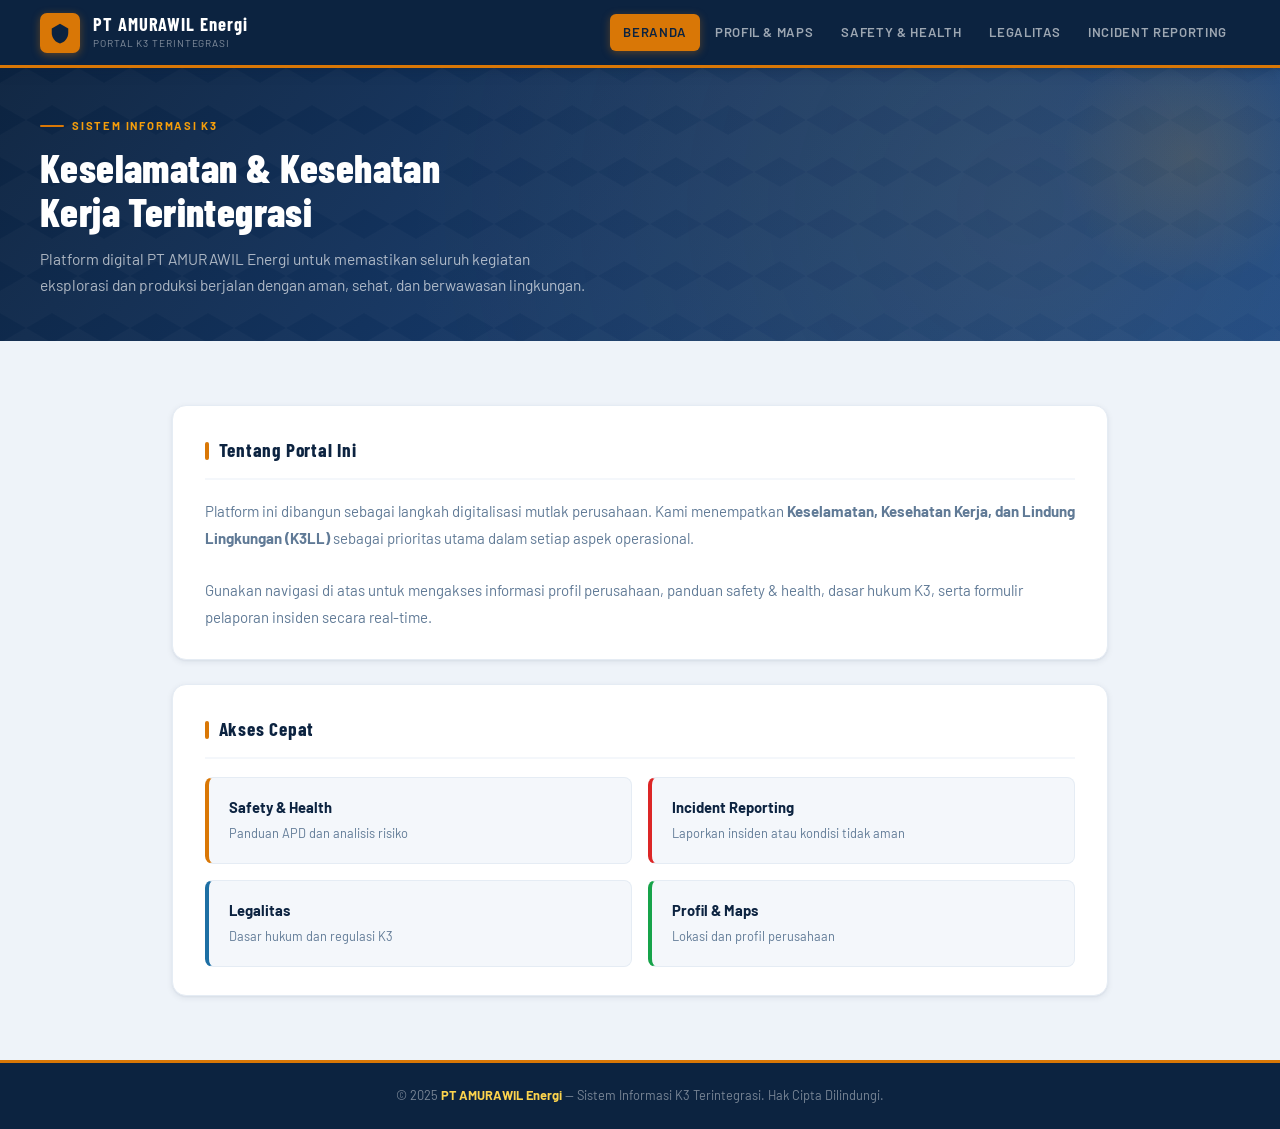
==== index.html @ 3df765ca "K3" ====
<!DOCTYPE html>
<html lang="id">
<head>
    <meta charset="UTF-8">
    <meta name="viewport" content="width=device-width, initial-scale=1.0">
    <title>Beranda — Portal K3 PT AMURAWIL Energi</title>
    <link href="https://fonts.googleapis.com/css2?family=Barlow:wght@400;500;600;700&family=Barlow+Condensed:wght@600;700;800&display=swap" rel="stylesheet">
    <link rel="stylesheet" href="style.css">
</head>
<body>

<header>
    <a class="logo-block" href="index.html">
        <div class="logo-icon">
            <svg viewBox="0 0 24 24" fill="none"><path d="M12 2L3 7v5c0 5.25 3.75 10.15 9 11.35C17.25 22.15 21 17.25 21 12V7L12 2z" fill="#0C2340"/><path d="M10 17l-4-4 1.4-1.4L10 14.2l6.6-6.6L18 9l-8 8z" fill="#0C2340"/></svg>
        </div>
        <div class="logo-text">
            <div class="brand">PT AMURAWIL Energi</div>
            <div class="sub">Portal K3 Terintegrasi</div>
        </div>
    </a>
    <nav>
        <a href="index.html" class="active">Beranda</a>
        <a href="profil.html">Profil &amp; Maps</a>
        <a href="safety.html">Safety &amp; Health</a>
        <a href="legal.html">Legalitas</a>
        <a href="reporting.html">Incident Reporting</a>
    </nav>
</header>

<div class="page-hero">
    <div class="hero-label">Sistem Informasi K3</div>
    <h2>Keselamatan &amp; Kesehatan<br>Kerja Terintegrasi</h2>
    <p>Platform digital PT AMURAWIL Energi untuk memastikan seluruh kegiatan eksplorasi dan produksi berjalan dengan aman, sehat, dan berwawasan lingkungan.</p>
</div>

<div class="content">
    <div class="stat-grid">
    </div>

    <div class="card">
        <h3>Tentang Portal Ini</h3>
        <p style="line-height:1.8; color:var(--text-muted);">Platform ini dibangun sebagai langkah digitalisasi mutlak perusahaan. Kami menempatkan <strong>Keselamatan, Kesehatan Kerja, dan Lindung Lingkungan (K3LL)</strong> sebagai prioritas utama dalam setiap aspek operasional.</p>
        <br>
        <p style="line-height:1.8; color:var(--text-muted);">Gunakan navigasi di atas untuk mengakses informasi profil perusahaan, panduan safety &amp; health, dasar hukum K3, serta formulir pelaporan insiden secara real-time.</p>
    </div>

    <div class="card">
        <h3>Akses Cepat</h3>
        <div class="quick-grid">
            <a href="safety.html" class="quick-link">
                <div class="ql-title">Safety &amp; Health</div>
                <div class="ql-desc">Panduan APD dan analisis risiko</div>
            </a>
            <a href="reporting.html" class="quick-link red">
                <div class="ql-title">Incident Reporting</div>
                <div class="ql-desc">Laporkan insiden atau kondisi tidak aman</div>
            </a>
            <a href="legal.html" class="quick-link blue">
                <div class="ql-title">Legalitas</div>
                <div class="ql-desc">Dasar hukum dan regulasi K3</div>
            </a>
            <a href="profil.html" class="quick-link green">
                <div class="ql-title">Profil &amp; Maps</div>
                <div class="ql-desc">Lokasi dan profil perusahaan</div>
            </a>
        </div>
    </div>
</div>

<footer>
    <p>&copy; 2025 <strong>PT AMURAWIL Energi</strong> — Sistem Informasi K3 Terintegrasi. Hak Cipta Dilindungi.</p>
</footer>

</body>
</html>
---- style.css ----
/* ─────────────────────────────────────────
   PT AMURAWIL Energi — Portal K3
   Style Sheet v2.0 (Light / Professional)
───────────────────────────────────────── */

@import url('https://fonts.googleapis.com/css2?family=Barlow:wght@400;500;600;700&family=Barlow+Condensed:wght@600;700;800&display=swap');

*, *::before, *::after { box-sizing: border-box; margin: 0; padding: 0; }

:root {
  --navy:        #0C2340;
  --navy-mid:    #163A6B;
  --navy-light:  #1D5096;
  --blue:        #1D6FA4;
  --gold:        #D97706;
  --gold-light:  #F59E0B;
  --gold-pale:   #FEF3C7;
  --bg:          #EEF3F9;
  --surface:     #F4F7FB;
  --white:       #FFFFFF;
  --border:      #D0DCE8;
  --border-soft: #E5ECF4;
  --text:        #0E1E33;
  --text-mid:    #2E4A6A;
  --text-muted:  #607A96;
  --text-light:  #90A8BF;
  --red:         #DC2626;
  --green:       #16A34A;
  --green-bg:    #DCFCE7;
  --green-border:#86EFAC;
  --shadow-xs:   0 1px 2px rgba(12,35,64,.06);
  --shadow-sm:   0 2px 6px rgba(12,35,64,.08), 0 1px 2px rgba(12,35,64,.04);
  --shadow-md:   0 4px 14px rgba(12,35,64,.10), 0 2px 4px rgba(12,35,64,.06);
  --shadow-lg:   0 8px 28px rgba(12,35,64,.13), 0 3px 8px rgba(12,35,64,.07);
  --radius:      8px;
  --radius-lg:   14px;
}

html { scroll-behavior: smooth; }
body {
  font-family: 'Barlow', sans-serif;
  background: var(--bg);
  color: var(--text);
  min-height: 100vh;
  font-size: 15px;
  line-height: 1.7;
}

/* ── HEADER ── */
header {
  background: var(--navy);
  padding: 0 2.5rem;
  display: flex;
  align-items: center;
  justify-content: space-between;
  height: 68px;
  position: sticky;
  top: 0;
  z-index: 200;
  box-shadow: 0 2px 12px rgba(12,35,64,.35);
  border-bottom: 3px solid var(--gold);
}
.logo-block {
  display: flex;
  align-items: center;
  gap: 13px;
  text-decoration: none;
  flex-shrink: 0;
}
.logo-icon {
  width: 40px; height: 40px;
  background: var(--gold);
  border-radius: 7px;
  display: flex; align-items: center; justify-content: center;
  flex-shrink: 0;
  box-shadow: 0 2px 8px rgba(217,119,6,.4);
}
.logo-icon svg { width: 22px; height: 22px; }
.logo-text .brand {
  font-family: 'Barlow Condensed', sans-serif;
  font-size: 1.15rem; font-weight: 700;
  color: #fff; letter-spacing: 0.05em; line-height: 1.2;
}
.logo-text .sub {
  font-size: 0.63rem; color: rgba(255,255,255,.5);
  letter-spacing: 0.09em; text-transform: uppercase;
}

/* ── NAV ── */
nav { display: flex; gap: 2px; }
nav a {
  display: inline-block;
  color: rgba(255,255,255,.6);
  text-decoration: none;
  font-family: 'Barlow', sans-serif;
  font-size: 0.82rem; font-weight: 600;
  letter-spacing: 0.05em; text-transform: uppercase;
  padding: 7px 13px; border-radius: 6px;
  transition: color .18s, background .18s;
  white-space: nowrap;
}
nav a:hover { color: #fff; background: rgba(255,255,255,.1); }
nav a.active {
  color: var(--navy);
  background: var(--gold);
  box-shadow: 0 2px 8px rgba(217,119,6,.35);
}

/* ── PAGE HERO ── */
.page-hero {
  background: linear-gradient(130deg, var(--navy) 0%, var(--navy-mid) 55%, #1A4A8A 100%);
  padding: 3rem 2.5rem 2.75rem;
  position: relative; overflow: hidden;
}
.page-hero::before {
  content: '';
  position: absolute; inset: 0;
  background-image:
    radial-gradient(circle at 80% 50%, rgba(245,158,11,.09) 0%, transparent 60%),
    url("data:image/svg+xml,%3Csvg width='52' height='52' viewBox='0 0 52 52' xmlns='http://www.w3.org/2000/svg'%3E%3Cg fill='none'%3E%3Cg fill='%23ffffff' fill-opacity='0.025'%3E%3Cpath d='M26 0l26 15v22L26 52 0 37V15L26 0z'/%3E%3C/g%3E%3C/g%3E%3C/svg%3E");
  pointer-events: none;
}
.page-hero::after {
  content: '';
  position: absolute; right: -40px; top: -40px;
  width: 260px; height: 260px;
  border-radius: 50%;
  background: radial-gradient(circle, rgba(245,158,11,.13) 0%, transparent 70%);
  pointer-events: none;
}
.hero-label {
  font-size: 0.7rem; font-weight: 700;
  letter-spacing: 0.16em; text-transform: uppercase;
  color: var(--gold-light); margin-bottom: 0.65rem;
  position: relative;
  display: flex; align-items: center; gap: 8px;
}
.hero-label::before {
  content: '';
  display: inline-block; width: 24px; height: 2px;
  background: var(--gold); border-radius: 2px;
}
.page-hero h2 {
  font-family: 'Barlow Condensed', sans-serif;
  font-size: 2.5rem; font-weight: 800;
  color: #fff; line-height: 1.1;
  margin-bottom: 0.8rem; position: relative;
  letter-spacing: 0.01em;
}
.page-hero p {
  color: rgba(255,255,255,.65);
  font-size: 0.97rem; max-width: 560px;
  line-height: 1.65; position: relative;
}

/* ── CONTENT ── */
.content { max-width: 1000px; margin: 0 auto; padding: 2.5rem 2rem; }

/* ── CARD ── */
.card {
  background: var(--white);
  border: 1px solid var(--border-soft);
  border-radius: var(--radius-lg);
  padding: 1.75rem 2rem;
  margin-bottom: 1.5rem;
  box-shadow: var(--shadow-sm);
  transition: box-shadow .2s;
}
.card:hover { box-shadow: var(--shadow-md); }
.card h3 {
  font-family: 'Barlow Condensed', sans-serif;
  font-size: 1.2rem; font-weight: 700;
  color: var(--navy); letter-spacing: 0.04em;
  margin-bottom: 1.1rem; padding-bottom: 0.7rem;
  border-bottom: 2px solid var(--surface);
  display: flex; align-items: center; gap: 0.6rem;
}
.card h3::before {
  content: '';
  display: inline-block; width: 4px; height: 18px;
  background: var(--gold); border-radius: 3px; flex-shrink: 0;
}

/* ── STAT GRID ── */
.stat-grid {
  display: grid;
  grid-template-columns: repeat(3, 1fr);
  gap: 1rem; margin-bottom: 1.5rem;
}
.stat-card {
  background: var(--white);
  border: 1px solid var(--border-soft);
  border-top: 3px solid var(--gold);
  border-radius: var(--radius-lg);
  padding: 1.5rem 1.25rem 1.25rem;
  text-align: center; box-shadow: var(--shadow-sm);
  transition: transform .2s, box-shadow .2s;
}
.stat-card:hover { transform: translateY(-3px); box-shadow: var(--shadow-md); }
.stat-card .num {
  font-family: 'Barlow Condensed', sans-serif;
  font-size: 2.4rem; font-weight: 800;
  color: var(--navy); line-height: 1;
}
.stat-card .lbl {
  font-size: 0.73rem; font-weight: 600;
  color: var(--text-muted); letter-spacing: 0.07em;
  text-transform: uppercase; margin-top: 6px;
}
.stat-card .accent-bar {
  width: 32px; height: 3px;
  background: var(--gold); border-radius: 2px;
  margin: 8px auto 0;
}

/* ── ZERO BADGE ── */
.zero-badge {
  display: inline-flex; align-items: center; gap: 8px;
  background: var(--green-bg); color: #166534;
  border: 1px solid var(--green-border);
  border-radius: 40px; padding: 8px 20px;
  font-weight: 700; font-size: 0.88rem;
  margin-top: 1.1rem; letter-spacing: 0.02em;
}
.zero-badge::before {
  content: '';
  width: 9px; height: 9px;
  background: var(--green); border-radius: 50%;
  box-shadow: 0 0 0 3px rgba(22,163,74,.2);
  animation: pulse 2s infinite;
}
@keyframes pulse {
  0%,100% { box-shadow: 0 0 0 3px rgba(22,163,74,.2); }
  50%      { box-shadow: 0 0 0 6px rgba(22,163,74,.08); }
}

/* ── QUICK ACCESS ── */
.quick-grid { display: grid; grid-template-columns: repeat(2,1fr); gap: 1rem; }
.quick-link {
  display: block; padding: 1.1rem 1.25rem;
  background: var(--surface);
  border: 1px solid var(--border-soft); border-radius: var(--radius);
  text-decoration: none; border-left: 4px solid var(--gold);
  transition: background .18s, box-shadow .18s, transform .18s;
}
.quick-link:hover { background: var(--white); box-shadow: var(--shadow-md); transform: translateX(3px); }
.quick-link.red   { border-left-color: var(--red); }
.quick-link.blue  { border-left-color: var(--blue); }
.quick-link.green { border-left-color: var(--green); }
.quick-link .ql-title { font-weight: 700; color: var(--navy); font-size: 0.92rem; margin-bottom: 3px; }
.quick-link .ql-desc  { font-size: 0.8rem; color: var(--text-muted); }

/* ── INFO GRID ── */
.info-grid { display: grid; grid-template-columns: 1fr 1fr; gap: 0.75rem; margin-bottom: 1.25rem; }
.info-item {
  padding: 0.9rem 1.1rem;
  background: var(--surface);
  border: 1px solid var(--border-soft); border-radius: var(--radius);
}
.info-item .key {
  font-size: 0.7rem; font-weight: 700;
  text-transform: uppercase; letter-spacing: 0.09em;
  color: var(--text-muted); margin-bottom: 4px;
}
.info-item .val { font-weight: 700; color: var(--navy); font-size: 0.95rem; }

/* ── MAP PLACEHOLDER ── */
.map-placeholder {
  width: 100%; height: 340px;
  background: linear-gradient(135deg, #D6E8F5 0%, #C2D9EE 100%);
  border-radius: var(--radius);
  display: flex; align-items: center; justify-content: center;
  flex-direction: column; gap: 12px;
  color: var(--blue); font-weight: 600; font-size: 0.9rem;
  border: 2px dashed rgba(29,111,164,.3);
}

/* ── VIDEO PLACEHOLDER ── */
.vid-placeholder {
  width: 100%; height: 260px;
  background: linear-gradient(135deg, var(--navy) 0%, var(--navy-mid) 100%);
  border-radius: var(--radius-lg);
  display: flex; align-items: center; justify-content: center;
  flex-direction: column; gap: 12px;
  color: rgba(255,255,255,.55); font-size: 0.88rem;
  margin-bottom: 1.5rem; box-shadow: var(--shadow-md);
  position: relative; overflow: hidden;
}
.vid-placeholder::before {
  content: '';
  position: absolute; inset: 0;
  background: radial-gradient(circle at 50% 50%, rgba(245,158,11,.1) 0%, transparent 65%);
}
.play-btn {
  width: 58px; height: 58px; border-radius: 50%;
  background: var(--gold);
  display: flex; align-items: center; justify-content: center;
  box-shadow: 0 4px 18px rgba(217,119,6,.5);
  position: relative; transition: transform .2s; cursor: pointer;
}
.play-btn:hover { transform: scale(1.08); }

/* ── APD GRID ── */
.apd-grid { display: grid; grid-template-columns: repeat(3,1fr); gap: 1rem; margin-bottom: 1.5rem; }
.apd-item {
  background: var(--surface);
  border: 1px solid var(--border-soft); border-radius: var(--radius);
  padding: 1.1rem 1.1rem 1.1rem 1.3rem;
  border-left: 4px solid var(--gold);
  transition: box-shadow .2s, border-left-color .2s;
}
.apd-item:hover { box-shadow: var(--shadow-sm); border-left-color: var(--navy-light); }
.apd-item .apd-name { font-weight: 700; color: var(--navy); font-size: 0.9rem; margin-bottom: 5px; }
.apd-item .apd-desc { font-size: 0.8rem; color: var(--text-muted); line-height: 1.45; }

/* ── RISK TABLE ── */
.table-wrap {
  border-radius: var(--radius-lg); overflow: hidden;
  border: 1px solid var(--border-soft); box-shadow: var(--shadow-xs);
}
.risk-table { width: 100%; border-collapse: collapse; font-size: 0.88rem; }
.risk-table thead th {
  background: var(--navy); color: #D0E4F8;
  padding: 11px 15px; text-align: left;
  font-weight: 700; font-size: 0.77rem;
  text-transform: uppercase; letter-spacing: 0.08em;
  border-bottom: 2px solid var(--gold);
}
.risk-table tbody td {
  padding: 11px 15px;
  border-bottom: 1px solid var(--border-soft);
  vertical-align: top; color: var(--text-mid);
}
.risk-table tbody tr:last-child td { border-bottom: none; }
.risk-table tbody tr:nth-child(even) td { background: var(--surface); }
.risk-table tbody tr:hover td { background: #EBF4FF; }
.loc-tag {
  display: inline-block; background: var(--navy); color: #C8DEFF;
  font-size: 0.72rem; font-weight: 700;
  padding: 3px 9px; border-radius: 20px; letter-spacing: 0.04em;
}

/* ── LAW LIST ── */
.law-list { list-style: none; display: flex; flex-direction: column; gap: 10px; }
.law-list li {
  display: flex; gap: 14px; align-items: flex-start;
  padding: 14px 16px;
  background: var(--surface);
  border: 1px solid var(--border-soft); border-radius: var(--radius);
  border-left: 4px solid var(--blue);
  transition: background .18s, border-left-color .18s, box-shadow .18s;
}
.law-list li:hover { background: var(--white); border-left-color: var(--gold); box-shadow: var(--shadow-sm); }
.law-num {
  background: var(--navy-mid); color: #C8DEFF;
  font-size: 0.7rem; font-weight: 700; letter-spacing: 0.04em;
  border-radius: 5px; padding: 3px 9px;
  white-space: nowrap; margin-top: 3px; flex-shrink: 0;
}
.law-text { line-height: 1.55; font-size: 0.9rem; color: var(--text-mid); }
.law-text strong { color: var(--navy); font-weight: 700; }

/* ── INCIDENT BADGES ── */
.incident-types { display: flex; flex-wrap: wrap; gap: 0.6rem; margin-bottom: 1.5rem; }
.badge {
  font-size: 0.75rem; font-weight: 700;
  padding: 0.3rem 0.9rem; border-radius: 20px;
  border: 1.5px solid; letter-spacing: 0.05em;
}
.badge.danger  { color: #991B1B; border-color: #FCA5A5; background: #FEF2F2; }
.badge.warning { color: #92400E; border-color: #FCD34D; background: #FFFBEB; }
.badge.info    { color: #1E40AF; border-color: #93C5FD; background: #EFF6FF; }
.badge.muted   { color: var(--text-muted); border-color: var(--border); background: var(--surface); }

/* ── FORM ── */
.form-grid { display: grid; grid-template-columns: 1fr 1fr; gap: 1.25rem; }
.form-grid .full { grid-column: 1 / -1; }
.form-group { display: flex; flex-direction: column; gap: 6px; }
.form-group label {
  font-size: 0.77rem; font-weight: 700;
  letter-spacing: 0.07em; text-transform: uppercase; color: var(--navy);
}
.form-group input,
.form-group select,
.form-group textarea {
  width: 100%; padding: 10px 14px;
  border: 1.5px solid var(--border); border-radius: var(--radius);
  font-family: 'Barlow', sans-serif; font-size: 0.93rem;
  color: var(--text); background: var(--white);
  transition: border-color .2s, box-shadow .2s;
  outline: none; box-shadow: var(--shadow-xs);
}
.form-group input:focus,
.form-group select:focus,
.form-group textarea:focus {
  border-color: var(--navy-light);
  box-shadow: 0 0 0 3px rgba(29,80,150,.12);
}
.form-group input::placeholder,
.form-group textarea::placeholder { color: var(--text-light); }
.form-group textarea { resize: vertical; min-height: 120px; }

.submit-btn {
  background: var(--navy); color: #fff;
  font-family: 'Barlow', sans-serif;
  font-size: 0.88rem; font-weight: 700;
  letter-spacing: 0.07em; text-transform: uppercase;
  padding: 12px 38px; border: none; border-radius: var(--radius);
  cursor: pointer; transition: background .2s, transform .1s, box-shadow .2s;
  margin-top: 0.5rem; box-shadow: var(--shadow-md);
}
.submit-btn:hover { background: var(--navy-light); box-shadow: 0 6px 18px rgba(12,35,64,.25); }
.submit-btn:active { transform: scale(0.98); }

/* ── TOAST ── */
.toast {
  display: none;
  background: #DCFCE7; color: #166534;
  border: 1px solid #86EFAC;
  padding: 12px 18px; border-radius: var(--radius);
  margin-top: 1rem; font-weight: 600; font-size: 0.9rem;
}
.toast.show { display: block; }

/* ── FOOTER ── */
footer {
  background: var(--navy);
  color: rgba(255,255,255,.45);
  text-align: center; padding: 1.4rem;
  font-size: 0.8rem; border-top: 3px solid var(--gold);
}
footer strong { color: #FCD34D; }

/* ── UTILITIES ── */
ul.list { padding-left: 1.4rem; line-height: 1.95; color: var(--text-muted); }
ul.list li strong { color: var(--text); }

/* ── RESPONSIVE ── */
@media (max-width: 720px) {
  header { padding: 0 1rem; }
  nav a { font-size: 0.72rem; padding: 6px 8px; }
  .logo-text .sub { display: none; }
  .stat-grid, .apd-grid, .info-grid, .form-grid, .quick-grid { grid-template-columns: 1fr; }
  .form-grid .full { grid-column: 1; }
  .content { padding: 1.5rem 1rem; }
  .page-hero { padding: 2rem 1rem 1.75rem; }
  .page-hero h2 { font-size: 1.8rem; }
  .card { padding: 1.25rem; }
}
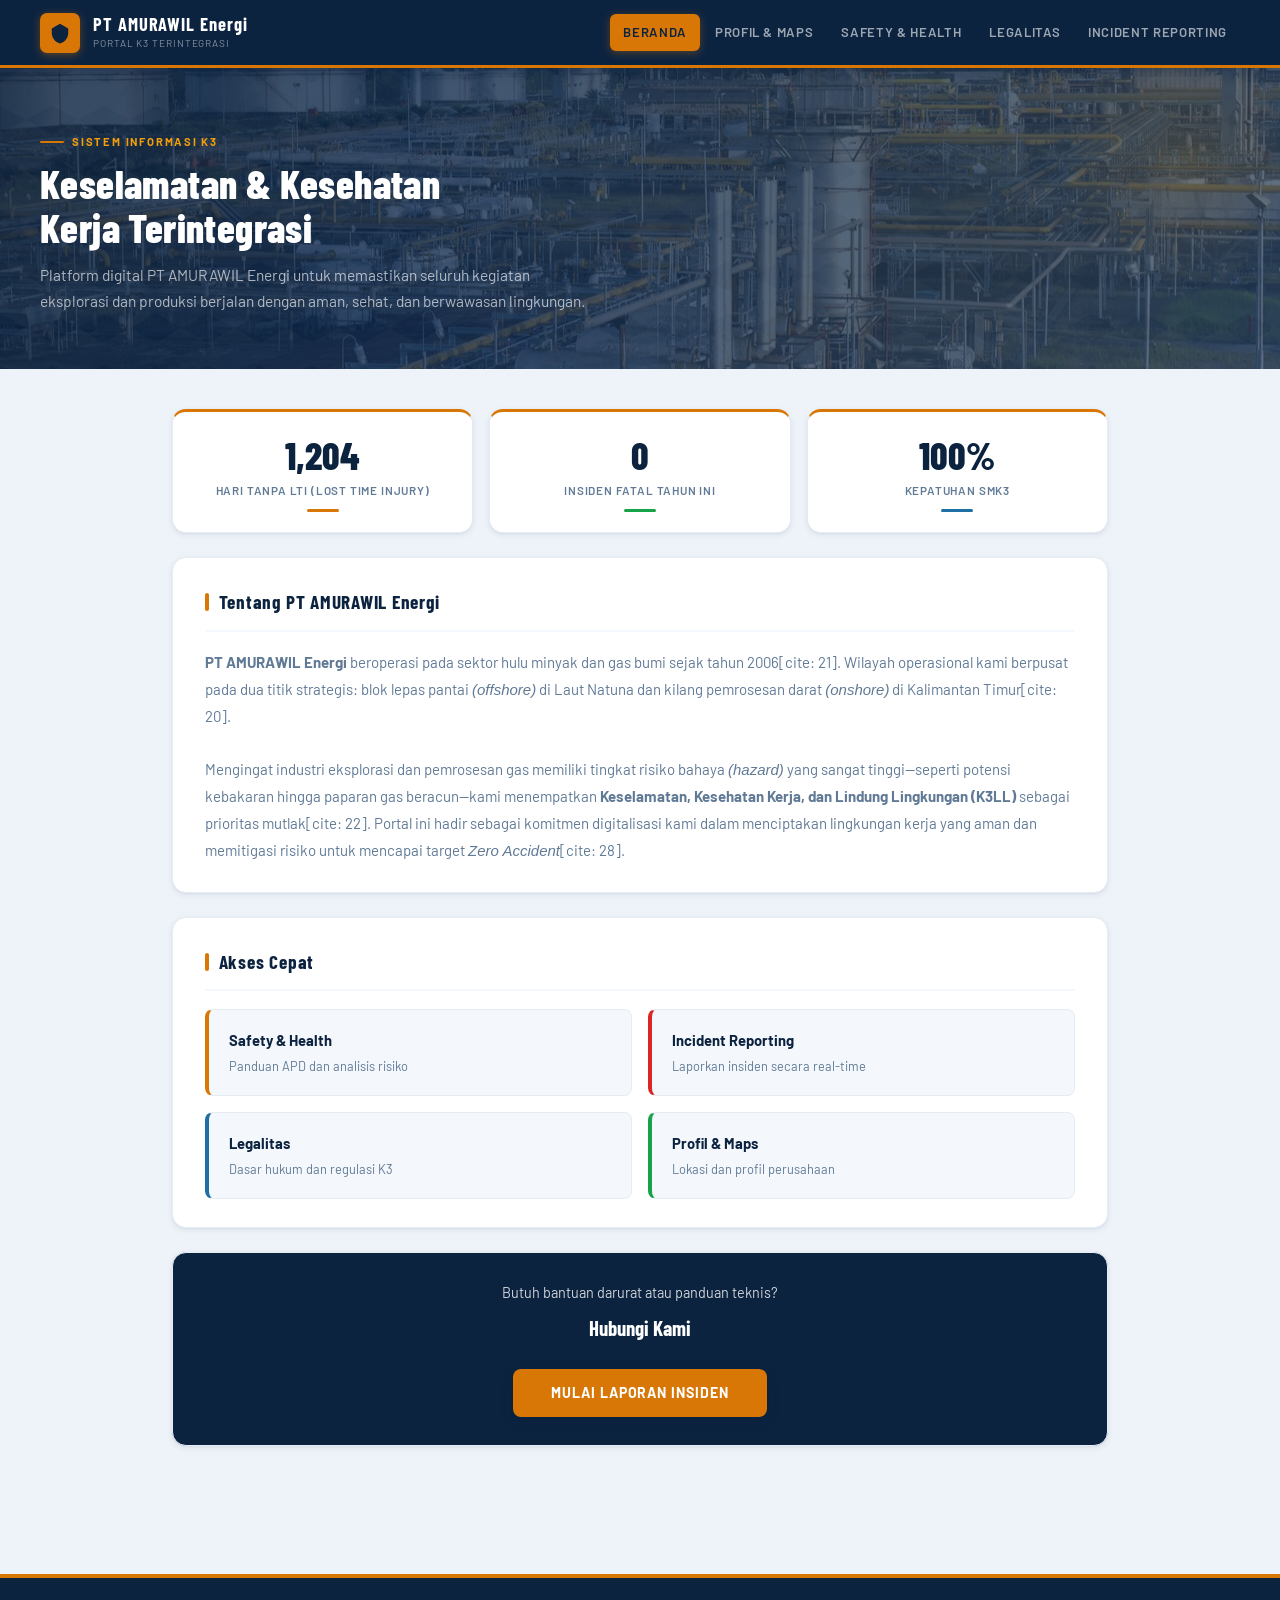
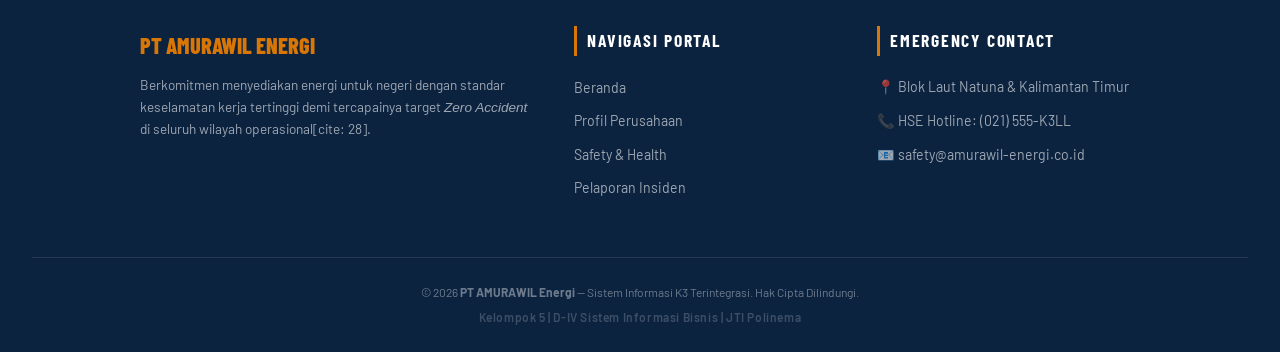
==== commit 579d1bee: "menmabhkan ini itu" ====
--- a/index.html
+++ b/index.html
@@ -36,13 +36,28 @@
 
 <div class="content">
     <div class="stat-grid">
+        <div class="stat-card">
+            <div class="num">1,204</div>
+            <div class="lbl">Hari Tanpa LTI (Lost Time Injury)</div>
+            <div class="accent-bar"></div>
+        </div>
+        <div class="stat-card">
+            <div class="num">0</div>
+            <div class="lbl">Insiden Fatal Tahun Ini</div>
+            <div class="accent-bar" style="background: var(--green);"></div>
+        </div>
+        <div class="stat-card">
+            <div class="num">100%</div>
+            <div class="lbl">Kepatuhan SMK3</div>
+            <div class="accent-bar" style="background: var(--blue);"></div>
+        </div>
     </div>
 
     <div class="card">
-        <h3>Tentang Portal Ini</h3>
-        <p style="line-height:1.8; color:var(--text-muted);">Platform ini dibangun sebagai langkah digitalisasi mutlak perusahaan. Kami menempatkan <strong>Keselamatan, Kesehatan Kerja, dan Lindung Lingkungan (K3LL)</strong> sebagai prioritas utama dalam setiap aspek operasional.</p>
+        <h3>Tentang PT AMURAWIL Energi</h3>
+        <p style="line-height:1.8; color:var(--text-muted);"><strong>PT AMURAWIL Energi</strong> beroperasi pada sektor hulu minyak dan gas bumi sejak tahun 2006[cite: 21]. Wilayah operasional kami berpusat pada dua titik strategis: blok lepas pantai <em>(offshore)</em> di Laut Natuna dan kilang pemrosesan darat <em>(onshore)</em> di Kalimantan Timur[cite: 20].</p>
         <br>
-        <p style="line-height:1.8; color:var(--text-muted);">Gunakan navigasi di atas untuk mengakses informasi profil perusahaan, panduan safety &amp; health, dasar hukum K3, serta formulir pelaporan insiden secara real-time.</p>
+        <p style="line-height:1.8; color:var(--text-muted);">Mengingat industri eksplorasi dan pemrosesan gas memiliki tingkat risiko bahaya <em>(hazard)</em> yang sangat tinggi—seperti potensi kebakaran hingga paparan gas beracun—kami menempatkan <strong>Keselamatan, Kesehatan Kerja, dan Lindung Lingkungan (K3LL)</strong> sebagai prioritas mutlak[cite: 22]. Portal ini hadir sebagai komitmen digitalisasi kami dalam menciptakan lingkungan kerja yang aman dan memitigasi risiko untuk mencapai target <em>Zero Accident</em>[cite: 28].</p>
     </div>
 
     <div class="card">
@@ -54,7 +69,7 @@
             </a>
             <a href="reporting.html" class="quick-link red">
                 <div class="ql-title">Incident Reporting</div>
-                <div class="ql-desc">Laporkan insiden atau kondisi tidak aman</div>
+                <div class="ql-desc">Laporkan insiden secara real-time</div>
             </a>
             <a href="legal.html" class="quick-link blue">
                 <div class="ql-title">Legalitas</div>
@@ -66,11 +81,43 @@
             </a>
         </div>
     </div>
-</div>
 
-<footer>
-    <p>&copy; 2025 <strong>PT AMURAWIL Energi</strong> — Sistem Informasi K3 Terintegrasi. Hak Cipta Dilindungi.</p>
+    <div class="card" style="text-align: center; background: var(--navy); color: white;">
+        <p style="font-size: 0.9rem; opacity: 0.8;">Butuh bantuan darurat atau panduan teknis?</p>
+        <h4 style="font-family: 'Barlow Condensed'; font-size: 1.3rem; margin: 5px 0 15px;">Hubungi Kami</h4>
+        <a href="reporting.html" class="submit-btn" style="background: var(--gold); text-decoration: none; display: inline-block;">Mulai Laporan Insiden</a>
+    </div>
+
+</div> <footer>
+    <div class="footer-container">
+        <div class="footer-brand">
+            <span class="f-logo">PT AMURAWIL ENERGI</span>
+            <p>Berkomitmen menyediakan energi untuk negeri dengan standar keselamatan kerja tertinggi demi tercapainya target <em>Zero Accident</em> di seluruh wilayah operasional[cite: 28].</p>
+        </div>
+
+        <div class="footer-links">
+            <h4>Navigasi Portal</h4>
+            <ul>
+                <li><a href="index.html">Beranda</a></li>
+                <li><a href="profil.html">Profil Perusahaan</a></li>
+                <li><a href="safety.html">Safety & Health</a></li>
+                <li><a href="reporting.html">Pelaporan Insiden</a></li>
+            </ul>
+        </div>
+
+        <div class="footer-contact">
+            <h4>Emergency Contact</h4>
+            <p>📍 Blok Laut Natuna & Kalimantan Timur </p>
+            <p>📞 HSE Hotline: (021) 555-K3LL</p>
+            <p>📧 safety@amurawil-energi.co.id</p>
+        </div>
+    </div>
+
+    <div class="footer-bottom">
+        <p>&copy; 2026 <strong>PT AMURAWIL Energi</strong> — Sistem Informasi K3 Terintegrasi. Hak Cipta Dilindungi.</p>
+        <p class="footer-credit">Kelompok 5 | D-IV Sistem Informasi Bisnis | JTI Polinema</p>
+    </div>
 </footer>
 
 </body>
-</html>
+</html>
--- a/style.css
+++ b/style.css
@@ -108,10 +108,14 @@
 
 /* ── PAGE HERO ── */
 .page-hero {
-  background: linear-gradient(130deg, var(--navy) 0%, var(--navy-mid) 55%, #1A4A8A 100%);
-  padding: 3rem 2.5rem 2.75rem;
-  position: relative; overflow: hidden;
-}
+  /* Kita gabungkan gradient gelap transparan dengan URL gambarnya */
+  background: linear-gradient(130deg, rgba(12, 35, 64, 0.85) 0%, rgba(22, 58, 107, 0.75) 100%),
+              url('assets/3.jpeg') center/cover no-repeat;
+  padding: 4rem 2.5rem 3.5rem; /* Padding agak dibesarkan biar gambarnya makin terekspos */
+  position: relative; 
+  overflow: hidden;
+}
+
 .page-hero::before {
   content: '';
   position: absolute; inset: 0;
@@ -232,6 +236,50 @@
 @keyframes pulse {
   0%,100% { box-shadow: 0 0 0 3px rgba(22,163,74,.2); }
   50%      { box-shadow: 0 0 0 6px rgba(22,163,74,.08); }
+}
+
+/* ── TEAM GRID ── */
+.team-grid {
+  display: grid;
+  grid-template-columns: repeat(2, 1fr);
+  gap: 1.25rem;
+  margin-top: 0.5rem;
+}
+.team-item {
+  background: var(--surface);
+  border: 1px solid var(--border-soft);
+  border-radius: var(--radius);
+  padding: 1.25rem;
+  text-align: center;
+  transition: transform 0.2s, box-shadow 0.2s;
+}
+.team-item:hover {
+  transform: translateY(-4px);
+  box-shadow: var(--shadow-md);
+  background: var(--white);
+  border-color: var(--blue);
+}
+.member-name {
+  font-family: 'Barlow Condensed', sans-serif;
+  font-weight: 700;
+  font-size: 1.1rem;
+  color: var(--navy);
+}
+.member-role {
+  font-size: 0.75rem;
+  font-weight: 700;
+  text-transform: uppercase;
+  color: var(--gold);
+  letter-spacing: 0.05em;
+  margin-bottom: 4px;
+}
+.member-id {
+  font-size: 0.8rem;
+  color: var(--text-muted);
+}
+
+@media (max-width: 600px) {
+  .team-grid { grid-template-columns: 1fr; }
 }
 
 /* ── QUICK ACCESS ── */
@@ -422,28 +470,197 @@
 }
 .toast.show { display: block; }
 
-/* ── FOOTER ── */
+/* ── FOOTER MODERN ── */
 footer {
   background: var(--navy);
-  color: rgba(255,255,255,.45);
-  text-align: center; padding: 1.4rem;
-  font-size: 0.8rem; border-top: 3px solid var(--gold);
-}
-footer strong { color: #FCD34D; }
-
-/* ── UTILITIES ── */
-ul.list { padding-left: 1.4rem; line-height: 1.95; color: var(--text-muted); }
-ul.list li strong { color: var(--text); }
-
-/* ── RESPONSIVE ── */
+  color: #fff;
+  padding: 3rem 2rem 1.5rem;
+  border-top: 4px solid var(--gold);
+  margin-top: 4rem;
+  width: 100%; /* <-- Pastikan ada ini */
+  box-sizing: border-box; /* <-- Dan ini */
+}
+
+.footer-container {
+  max-width: 1000px;
+  margin: 0 auto;
+  display: grid;
+  grid-template-columns: 1.5fr 1fr 1fr;
+  gap: 2.5rem;
+  margin-bottom: 3rem;
+}
+
+.footer-brand .f-logo {
+  font-family: 'Barlow Condensed', sans-serif;
+  font-size: 1.4rem;
+  font-weight: 800;
+  color: var(--gold);
+  margin-bottom: 10px;
+  display: block;
+}
+
+.footer-brand p {
+  font-size: 0.85rem;
+  color: rgba(255,255,255,0.6);
+  line-height: 1.6;
+}
+
+.footer-links h4, .footer-contact h4 {
+  font-family: 'Barlow Condensed', sans-serif;
+  font-size: 1.1rem;
+  text-transform: uppercase;
+  letter-spacing: 0.1em;
+  margin-bottom: 1.2rem;
+  color: #fff;
+  border-left: 3px solid var(--gold);
+  padding-left: 10px;
+}
+
+.footer-links ul {
+  list-style: none;
+}
+
+.footer-links ul li {
+  margin-bottom: 8px;
+}
+
+.footer-links ul li a {
+  color: rgba(255,255,255,0.6);
+  text-decoration: none;
+  font-size: 0.88rem;
+  transition: color 0.2s;
+}
+
+.footer-links ul li a:hover {
+  color: var(--gold);
+}
+
+.footer-contact p {
+  font-size: 0.88rem;
+  color: rgba(255,255,255,0.6);
+  margin-bottom: 10px;
+  display: flex;
+  align-items: center;
+  gap: 8px;
+}
+
+.footer-bottom {
+  border-top: 1px solid rgba(255,255,255,0.1);
+  padding-top: 1.5rem;
+  text-align: center;
+}
+
+.footer-bottom p {
+  font-size: 0.75rem;
+  color: rgba(255,255,255,0.4);
+}
+
+.footer-credit {
+  margin-top: 5px;
+  font-weight: 600;
+  letter-spacing: 0.05em;
+  color: rgba(255,255,255,0.2) !important;
+}
+
+@media (max-width: 768px) {
+  .footer-container {
+      grid-template-columns: 1fr;
+      gap: 2rem;
+      text-align: center;
+  }
+  .footer-links h4, .footer-contact h4 {
+      border-left: none;
+      padding-left: 0;
+  }
+}
+
+/* ── PROFIL PAGE EXTRAS ── */
+.wilayah-grid {
+  display: grid;
+  grid-template-columns: 1fr 1fr;
+  gap: 1rem;
+  margin-bottom: 1.25rem;
+}
+.wilayah-card {
+  background: var(--surface);
+  border: 1px solid var(--border-soft);
+  border-radius: var(--radius);
+  padding: 1.25rem 1.5rem;
+  border-left: 4px solid var(--navy-light);
+  position: relative;
+  overflow: hidden;
+}
+.wilayah-card.offshore { border-left-color: var(--blue); }
+.wilayah-card.onshore  { border-left-color: var(--gold); }
+
+.wilayah-type {
+  font-size: 0.68rem;
+  font-weight: 700;
+  text-transform: uppercase;
+  letter-spacing: 0.1em;
+  margin-bottom: 4px;
+}
+.wilayah-card.offshore .wilayah-type { color: var(--blue); }
+.wilayah-card.onshore  .wilayah-type { color: var(--gold); }
+
+.wilayah-name {
+  font-family: 'Barlow Condensed', sans-serif;
+  font-size: 1.15rem;
+  font-weight: 700;
+  color: var(--navy);
+  margin-bottom: 5px;
+}
+.wilayah-desc {
+  font-size: 0.8rem;
+  color: var(--text-muted);
+  line-height: 1.5;
+}
+
+.denah-wrap {
+  background: linear-gradient(135deg, #D6E8F5 0%, #C2D9EE 100%);
+  border: 2px dashed rgba(29,111,164,.3);
+  border-radius: var(--radius-lg);
+  overflow: hidden;
+  min-height: 340px;
+  display: flex;
+  flex-direction: column;
+  align-items: center;
+  justify-content: center;
+  gap: 12px;
+  position: relative;
+}
+.denah-wrap img {
+  width: 100%;
+  height: auto;
+  display: block;
+  border-radius: var(--radius-lg);
+}
+
+.komitmen-highlight {
+  display: grid;
+  grid-template-columns: repeat(3,1fr);
+  gap: 1rem;
+  margin-top: 1.25rem;
+}
+.kom-item {
+  background: var(--surface);
+  border: 1px solid var(--border-soft);
+  border-radius: var(--radius);
+  padding: 1rem 1.2rem;
+  border-left: 3px solid var(--gold);
+}
+.kom-item .kom-title {
+  font-weight: 700;
+  color: var(--navy);
+  margin-bottom: 3px;
+  font-size: 0.88rem;
+}
+.kom-item .kom-desc {
+  color: var(--text-muted);
+  font-size: 0.78rem;
+  line-height: 1.45;
+}
+
 @media (max-width: 720px) {
-  header { padding: 0 1rem; }
-  nav a { font-size: 0.72rem; padding: 6px 8px; }
-  .logo-text .sub { display: none; }
-  .stat-grid, .apd-grid, .info-grid, .form-grid, .quick-grid { grid-template-columns: 1fr; }
-  .form-grid .full { grid-column: 1; }
-  .content { padding: 1.5rem 1rem; }
-  .page-hero { padding: 2rem 1rem 1.75rem; }
-  .page-hero h2 { font-size: 1.8rem; }
-  .card { padding: 1.25rem; }
-}
+  .wilayah-grid, .komitmen-highlight { grid-template-columns: 1fr; }
+}
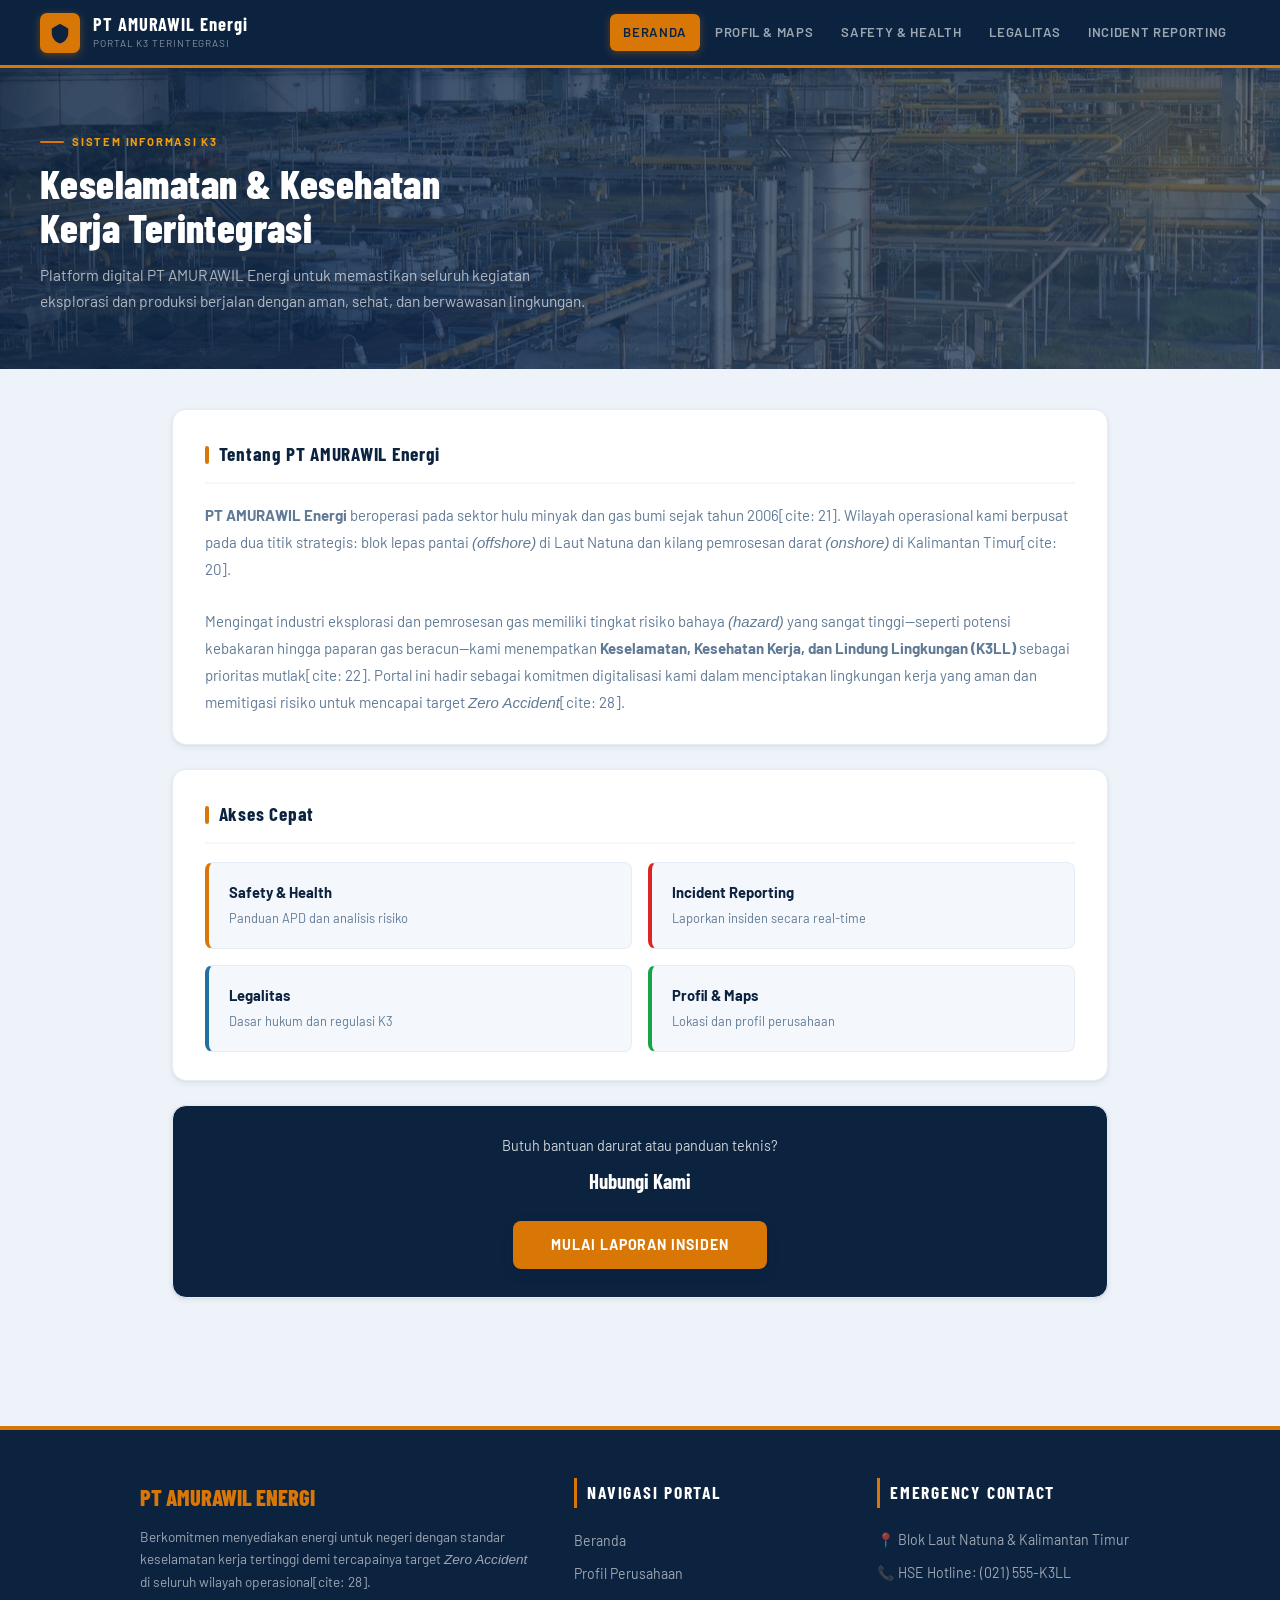
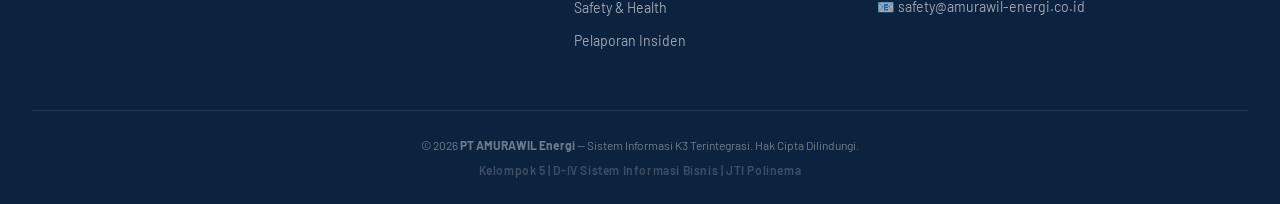
==== commit 146c7349: "commit index, profil, safety, css" ====
--- a/index.html
+++ b/index.html
@@ -35,24 +35,6 @@
 </div>
 
 <div class="content">
-    <div class="stat-grid">
-        <div class="stat-card">
-            <div class="num">1,204</div>
-            <div class="lbl">Hari Tanpa LTI (Lost Time Injury)</div>
-            <div class="accent-bar"></div>
-        </div>
-        <div class="stat-card">
-            <div class="num">0</div>
-            <div class="lbl">Insiden Fatal Tahun Ini</div>
-            <div class="accent-bar" style="background: var(--green);"></div>
-        </div>
-        <div class="stat-card">
-            <div class="num">100%</div>
-            <div class="lbl">Kepatuhan SMK3</div>
-            <div class="accent-bar" style="background: var(--blue);"></div>
-        </div>
-    </div>
-
     <div class="card">
         <h3>Tentang PT AMURAWIL Energi</h3>
         <p style="line-height:1.8; color:var(--text-muted);"><strong>PT AMURAWIL Energi</strong> beroperasi pada sektor hulu minyak dan gas bumi sejak tahun 2006[cite: 21]. Wilayah operasional kami berpusat pada dua titik strategis: blok lepas pantai <em>(offshore)</em> di Laut Natuna dan kilang pemrosesan darat <em>(onshore)</em> di Kalimantan Timur[cite: 20].</p>
--- a/style.css
+++ b/style.css
@@ -186,36 +186,6 @@
 }
 
 /* ── STAT GRID ── */
-.stat-grid {
-  display: grid;
-  grid-template-columns: repeat(3, 1fr);
-  gap: 1rem; margin-bottom: 1.5rem;
-}
-.stat-card {
-  background: var(--white);
-  border: 1px solid var(--border-soft);
-  border-top: 3px solid var(--gold);
-  border-radius: var(--radius-lg);
-  padding: 1.5rem 1.25rem 1.25rem;
-  text-align: center; box-shadow: var(--shadow-sm);
-  transition: transform .2s, box-shadow .2s;
-}
-.stat-card:hover { transform: translateY(-3px); box-shadow: var(--shadow-md); }
-.stat-card .num {
-  font-family: 'Barlow Condensed', sans-serif;
-  font-size: 2.4rem; font-weight: 800;
-  color: var(--navy); line-height: 1;
-}
-.stat-card .lbl {
-  font-size: 0.73rem; font-weight: 600;
-  color: var(--text-muted); letter-spacing: 0.07em;
-  text-transform: uppercase; margin-top: 6px;
-}
-.stat-card .accent-bar {
-  width: 32px; height: 3px;
-  background: var(--gold); border-radius: 2px;
-  margin: 8px auto 0;
-}
 
 /* ── ZERO BADGE ── */
 .zero-badge {
@@ -386,6 +356,135 @@
   display: inline-block; background: var(--navy); color: #C8DEFF;
   font-size: 0.72rem; font-weight: 700;
   padding: 3px 9px; border-radius: 20px; letter-spacing: 0.04em;
+}
+
+/* ── SECTION DIVIDER ── */
+.section-divider {
+  display: flex; align-items: center; gap: 14px;
+  margin: 2.5rem 0 0.75rem;
+}
+.section-divider-line {
+  flex: 1; height: 2px;
+  background: linear-gradient(90deg, var(--border-soft), var(--border));
+  border-radius: 2px;
+}
+.section-divider-label {
+  font-family: 'Barlow Condensed', sans-serif;
+  font-size: 1rem; font-weight: 700;
+  color: var(--navy); letter-spacing: 0.06em;
+  text-transform: uppercase; white-space: nowrap;
+  padding: 4px 14px; background: var(--gold-pale);
+  border: 1px solid #FCD34D; border-radius: 20px;
+}
+.risk-intro {
+  color: var(--text-muted); font-size: 0.9rem;
+  line-height: 1.7; margin-bottom: 1.5rem;
+}
+
+/* ── RISK CARDS ── */
+.risk-card {
+  background: var(--white);
+  border: 1px solid var(--border-soft);
+  border-radius: var(--radius-lg);
+  box-shadow: var(--shadow-md);
+  margin-bottom: 1.5rem;
+  overflow: hidden;
+}
+.risk-card-header {
+  display: flex; align-items: center; justify-content: space-between;
+  padding: 14px 20px;
+  border-bottom: 1px solid rgba(255,255,255,0.15);
+}
+.risk-card-header.prod  { background: linear-gradient(135deg, #1D3A5F, #163A6B); }
+.risk-card-header.gas   { background: linear-gradient(135deg, #7F1D1D, #991B1B); }
+.risk-card-header.lab   { background: linear-gradient(135deg, #1e3a5f, #1D6FA4); }
+.risk-card-header.clinic{ background: linear-gradient(135deg, #14532D, #166534); }
+
+.risk-loc-badge {
+  font-family: 'Barlow Condensed', sans-serif;
+  font-size: 1.1rem; font-weight: 800;
+  color: #fff; letter-spacing: 0.05em; text-transform: uppercase;
+  display: flex; align-items: center; gap: 8px;
+}
+.risk-level {
+  font-size: 0.72rem; font-weight: 700;
+  padding: 3px 12px; border-radius: 20px;
+  letter-spacing: 0.06em; text-transform: uppercase;
+}
+.risk-level.critical { background: #FEE2E2; color: #991B1B; }
+.risk-level.high     { background: #FEF3C7; color: #92400E; }
+.risk-level.medium   { background: #DBEAFE; color: #1E40AF; }
+
+.risk-card-body {
+  display: grid; grid-template-columns: 1fr 1fr;
+  gap: 0;
+}
+.risk-col {
+  padding: 22px 24px;
+}
+.risk-col:first-child {
+  border-right: 1px solid var(--border-soft);
+  background: #FFF8F8;
+}
+.risk-col:last-child {
+  background: #F6FEF9;
+}
+
+.risk-section-title {
+  font-family: 'Barlow Condensed', sans-serif;
+  font-size: 0.85rem; font-weight: 700;
+  text-transform: uppercase; letter-spacing: 0.08em;
+  margin-bottom: 14px; padding-bottom: 8px;
+  border-bottom: 2px solid currentColor;
+  display: flex; align-items: center; gap: 6px;
+}
+.risk-section-title.danger { color: #B91C1C; border-color: #FCA5A5; }
+.risk-section-title.safe   { color: #15803D; border-color: #86EFAC; }
+
+/* Hazard items */
+.risk-hazard-list { display: flex; flex-direction: column; gap: 14px; }
+.hazard-item {
+  display: flex; gap: 10px; align-items: flex-start;
+}
+.hazard-dot {
+  width: 10px; height: 10px; border-radius: 50%;
+  flex-shrink: 0; margin-top: 5px;
+}
+.hazard-dot.red    { background: #EF4444; box-shadow: 0 0 0 3px #FEE2E2; }
+.hazard-dot.orange { background: #F97316; box-shadow: 0 0 0 3px #FFEDD5; }
+.hazard-dot.yellow { background: #EAB308; box-shadow: 0 0 0 3px #FEF9C3; }
+
+.hazard-item strong {
+  display: block; font-size: 0.88rem;
+  color: var(--navy); margin-bottom: 4px;
+}
+.hazard-item p {
+  font-size: 0.81rem; color: var(--text-muted); line-height: 1.6;
+}
+
+/* Prevention items */
+.prevention-list { display: flex; flex-direction: column; gap: 12px; }
+.prevention-item {
+  display: flex; gap: 10px; align-items: flex-start;
+  background: #fff; border: 1px solid var(--border-soft);
+  border-left: 3px solid var(--green);
+  border-radius: var(--radius); padding: 10px 12px;
+  font-size: 0.81rem; color: var(--text-mid); line-height: 1.55;
+  transition: box-shadow .18s;
+}
+.prevention-item:hover { box-shadow: var(--shadow-sm); }
+.prevention-item strong { color: var(--navy); }
+.prev-num {
+  display: inline-flex; align-items: center; justify-content: center;
+  width: 22px; height: 22px; flex-shrink: 0;
+  background: var(--navy); color: #fff;
+  font-family: 'Barlow Condensed', sans-serif;
+  font-size: 0.7rem; font-weight: 700;
+  border-radius: 4px; margin-top: 1px;
+  letter-spacing: 0;
+}
+.rc-icon {
+  width: 16px; height: 16px; flex-shrink: 0; opacity: 0.85;
 }
 
 /* ── LAW LIST ── */
